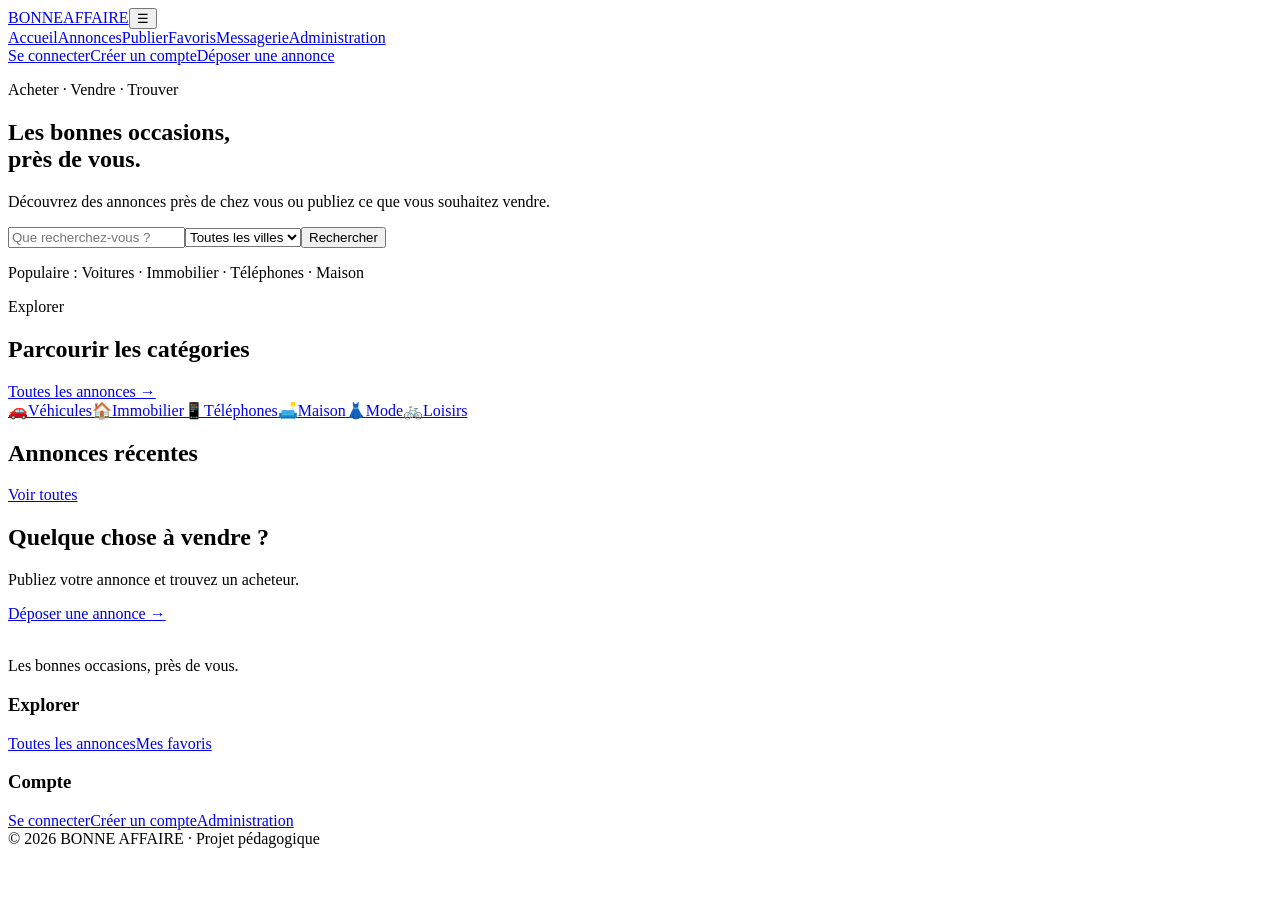
==== index.html @ fae5bfab "Initialisation du projet" ====
<!doctype html><html lang="fr"><head><meta charset="utf-8"><meta name="viewport" content="width=device-width,initial-scale=1"><title>Index | BONNE AFFAIRE</title><link rel="stylesheet" href="style.css"></head><body><header class="header"><div class="container nav"><a class="logo" href="index.html">BONNE<span>AFFAIRE</span></a><button class="mobile outline" onclick="document.querySelector('.links').classList.toggle('open')">☰</button><nav class="links"><a href="index.html">Accueil</a><a href="recherche.html">Annonces</a><a href="publier.html">Publier</a><a href="favoris.html">Favoris</a><a href="messagerie.html">Messagerie</a><a href="admin.html">Administration</a></nav><div class="nav-actions"><a class="btn outline" href="connexion.html">Se connecter</a><a class="btn outline" href="inscription.html">Créer un compte</a><a class="btn primary" href="publier.html">Déposer une annonce</a></div></div></header><main><section class="hero"><div class="container"><p class="eyebrow">Acheter · Vendre · Trouver</p><h1>Les bonnes occasions,<br><span>près de vous.</span></h1><p class="lead">Découvrez des annonces près de chez vous ou publiez ce que vous souhaitez vendre.</p><form class="searchbar" action="recherche.html"><input name="q" placeholder="Que recherchez-vous ?"><select name="ville"><option value="">Toutes les villes</option><option>Casablanca</option><option>Rabat</option><option>Marrakech</option><option>Fès</option><option>Tanger</option></select><button class="primary">Rechercher</button></form><p class="muted">Populaire : Voitures · Immobilier · Téléphones · Maison</p></div></section><section class="section"><div class="container"><div class="section-head"><div><p class="eyebrow">Explorer</p><h2>Parcourir les catégories</h2></div><a class="btn outline" href="recherche.html">Toutes les annonces →</a></div><div class="categories"><a class="category" href="recherche.html?categorie=Véhicules"><span>🚗</span>Véhicules</a><a class="category" href="recherche.html?categorie=Immobilier"><span>🏠</span>Immobilier</a><a class="category" href="recherche.html?categorie=Téléphones"><span>📱</span>Téléphones</a><a class="category" href="recherche.html?categorie=Maison"><span>🛋️</span>Maison</a><a class="category" href="recherche.html?categorie=Mode"><span>👗</span>Mode</a><a class="category" href="recherche.html?categorie=Loisirs"><span>🚲</span>Loisirs</a></div></div></section><section class="section"><div class="container"><div class="section-head"><h2>Annonces récentes</h2><a class="btn outline" href="recherche.html">Voir toutes</a></div><div id="home-list" class="grid"></div></div></section><section class="section"><div class="container banner"><div><h2>Quelque chose à vendre ?</h2><p>Publiez votre annonce et trouvez un acheteur.</p></div><a class="btn primary" href="publier.html">Déposer une annonce →</a></div></section></main><footer class="footer"><div class="container footer-grid"><div><a class="logo" style="color:white" href="index.html">BONNE<span>AFFAIRE</span></a><p>Les bonnes occasions, près de vous.</p></div><div><h3>Explorer</h3><a href="recherche.html">Toutes les annonces</a><a href="favoris.html">Mes favoris</a></div><div><h3>Compte</h3><a href="connexion.html">Se connecter</a><a href="inscription.html">Créer un compte</a><a href="admin.html">Administration</a></div></div><div class="container small">© 2026 BONNE AFFAIRE · Projet pédagogique</div></footer><div id="toast" class="toast hidden"></div><script src="app.js"></script></body></html>
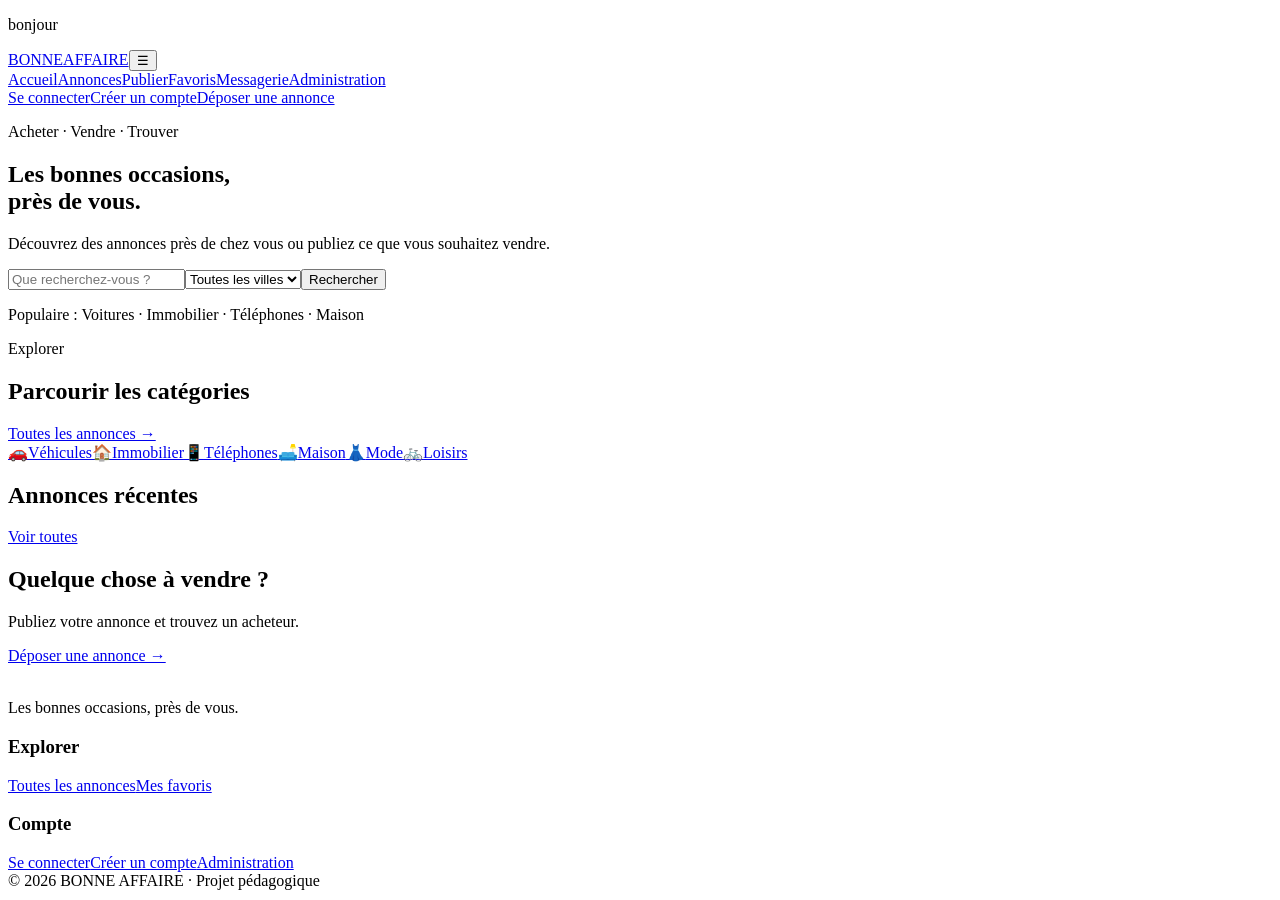
==== commit 8993d025: "Ajout de la presentation" ====
--- a/index.html
+++ b/index.html
@@ -1 +1 @@
-<!doctype html><html lang="fr"><head><meta charset="utf-8"><meta name="viewport" content="width=device-width,initial-scale=1"><title>Index | BONNE AFFAIRE</title><link rel="stylesheet" href="style.css"></head><body><header class="header"><div class="container nav"><a class="logo" href="index.html">BONNE<span>AFFAIRE</span></a><button class="mobile outline" onclick="document.querySelector('.links').classList.toggle('open')">☰</button><nav class="links"><a href="index.html">Accueil</a><a href="recherche.html">Annonces</a><a href="publier.html">Publier</a><a href="favoris.html">Favoris</a><a href="messagerie.html">Messagerie</a><a href="admin.html">Administration</a></nav><div class="nav-actions"><a class="btn outline" href="connexion.html">Se connecter</a><a class="btn outline" href="inscription.html">Créer un compte</a><a class="btn primary" href="publier.html">Déposer une annonce</a></div></div></header><main><section class="hero"><div class="container"><p class="eyebrow">Acheter · Vendre · Trouver</p><h1>Les bonnes occasions,<br><span>près de vous.</span></h1><p class="lead">Découvrez des annonces près de chez vous ou publiez ce que vous souhaitez vendre.</p><form class="searchbar" action="recherche.html"><input name="q" placeholder="Que recherchez-vous ?"><select name="ville"><option value="">Toutes les villes</option><option>Casablanca</option><option>Rabat</option><option>Marrakech</option><option>Fès</option><option>Tanger</option></select><button class="primary">Rechercher</button></form><p class="muted">Populaire : Voitures · Immobilier · Téléphones · Maison</p></div></section><section class="section"><div class="container"><div class="section-head"><div><p class="eyebrow">Explorer</p><h2>Parcourir les catégories</h2></div><a class="btn outline" href="recherche.html">Toutes les annonces →</a></div><div class="categories"><a class="category" href="recherche.html?categorie=Véhicules"><span>🚗</span>Véhicules</a><a class="category" href="recherche.html?categorie=Immobilier"><span>🏠</span>Immobilier</a><a class="category" href="recherche.html?categorie=Téléphones"><span>📱</span>Téléphones</a><a class="category" href="recherche.html?categorie=Maison"><span>🛋️</span>Maison</a><a class="category" href="recherche.html?categorie=Mode"><span>👗</span>Mode</a><a class="category" href="recherche.html?categorie=Loisirs"><span>🚲</span>Loisirs</a></div></div></section><section class="section"><div class="container"><div class="section-head"><h2>Annonces récentes</h2><a class="btn outline" href="recherche.html">Voir toutes</a></div><div id="home-list" class="grid"></div></div></section><section class="section"><div class="container banner"><div><h2>Quelque chose à vendre ?</h2><p>Publiez votre annonce et trouvez un acheteur.</p></div><a class="btn primary" href="publier.html">Déposer une annonce →</a></div></section></main><footer class="footer"><div class="container footer-grid"><div><a class="logo" style="color:white" href="index.html">BONNE<span>AFFAIRE</span></a><p>Les bonnes occasions, près de vous.</p></div><div><h3>Explorer</h3><a href="recherche.html">Toutes les annonces</a><a href="favoris.html">Mes favoris</a></div><div><h3>Compte</h3><a href="connexion.html">Se connecter</a><a href="inscription.html">Créer un compte</a><a href="admin.html">Administration</a></div></div><div class="container small">© 2026 BONNE AFFAIRE · Projet pédagogique</div></footer><div id="toast" class="toast hidden"></div><script src="app.js"></script></body></html>
+<!doctype html><html lang="fr"><head><meta charset="utf-8"><meta name="viewport" content="width=device-width,initial-scale=1"><title>Index | BONNE AFFAIRE</title><link rel="stylesheet" href="style.css"></head><body><p>bonjour</p><header class="header"><div class="container nav"><a class="logo" href="index.html">BONNE<span>AFFAIRE</span></a><button class="mobile outline" onclick="document.querySelector('.links').classList.toggle('open')">☰</button><nav class="links"><a href="index.html">Accueil</a><a href="recherche.html">Annonces</a><a href="publier.html">Publier</a><a href="favoris.html">Favoris</a><a href="messagerie.html">Messagerie</a><a href="admin.html">Administration</a></nav><div class="nav-actions"><a class="btn outline" href="connexion.html">Se connecter</a><a class="btn outline" href="inscription.html">Créer un compte</a><a class="btn primary" href="publier.html">Déposer une annonce</a></div></div></header><main><section class="hero"><div class="container"><p class="eyebrow">Acheter · Vendre · Trouver</p><h1>Les bonnes occasions,<br><span>près de vous.</span></h1><p class="lead">Découvrez des annonces près de chez vous ou publiez ce que vous souhaitez vendre.</p><form class="searchbar" action="recherche.html"><input name="q" placeholder="Que recherchez-vous ?"><select name="ville"><option value="">Toutes les villes</option><option>Casablanca</option><option>Rabat</option><option>Marrakech</option><option>Fès</option><option>Tanger</option></select><button class="primary">Rechercher</button></form><p class="muted">Populaire : Voitures · Immobilier · Téléphones · Maison</p></div></section><section class="section"><div class="container"><div class="section-head"><div><p class="eyebrow">Explorer</p><h2>Parcourir les catégories</h2></div><a class="btn outline" href="recherche.html">Toutes les annonces →</a></div><div class="categories"><a class="category" href="recherche.html?categorie=Véhicules"><span>🚗</span>Véhicules</a><a class="category" href="recherche.html?categorie=Immobilier"><span>🏠</span>Immobilier</a><a class="category" href="recherche.html?categorie=Téléphones"><span>📱</span>Téléphones</a><a class="category" href="recherche.html?categorie=Maison"><span>🛋️</span>Maison</a><a class="category" href="recherche.html?categorie=Mode"><span>👗</span>Mode</a><a class="category" href="recherche.html?categorie=Loisirs"><span>🚲</span>Loisirs</a></div></div></section><section class="section"><div class="container"><div class="section-head"><h2>Annonces récentes</h2><a class="btn outline" href="recherche.html">Voir toutes</a></div><div id="home-list" class="grid"></div></div></section><section class="section"><div class="container banner"><div><h2>Quelque chose à vendre ?</h2><p>Publiez votre annonce et trouvez un acheteur.</p></div><a class="btn primary" href="publier.html">Déposer une annonce →</a></div></section></main><footer class="footer"><div class="container footer-grid"><div><a class="logo" style="color:white" href="index.html">BONNE<span>AFFAIRE</span></a><p>Les bonnes occasions, près de vous.</p></div><div><h3>Explorer</h3><a href="recherche.html">Toutes les annonces</a><a href="favoris.html">Mes favoris</a></div><div><h3>Compte</h3><a href="connexion.html">Se connecter</a><a href="inscription.html">Créer un compte</a><a href="admin.html">Administration</a></div></div><div class="container small">© 2026 BONNE AFFAIRE · Projet pédagogique</div></footer><div id="toast" class="toast hidden"></div><script src="app.js"></script></body></html>
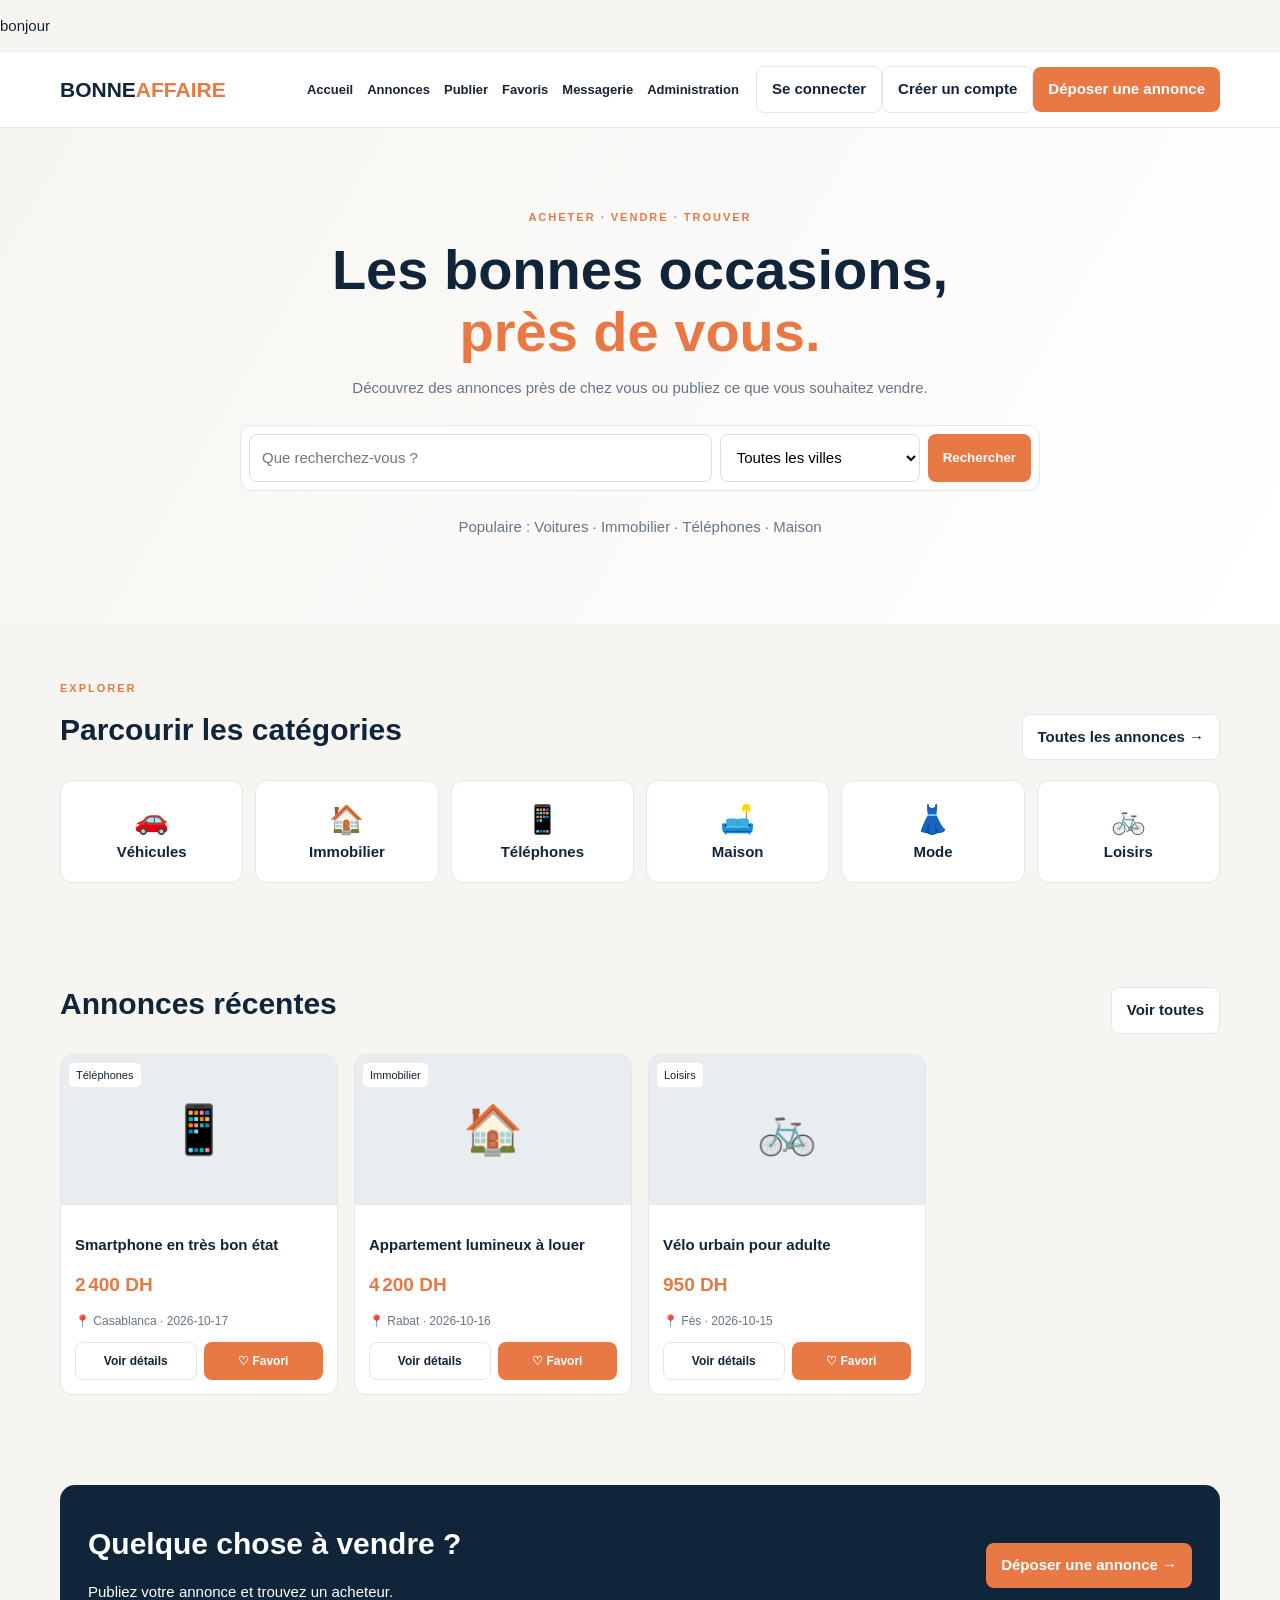
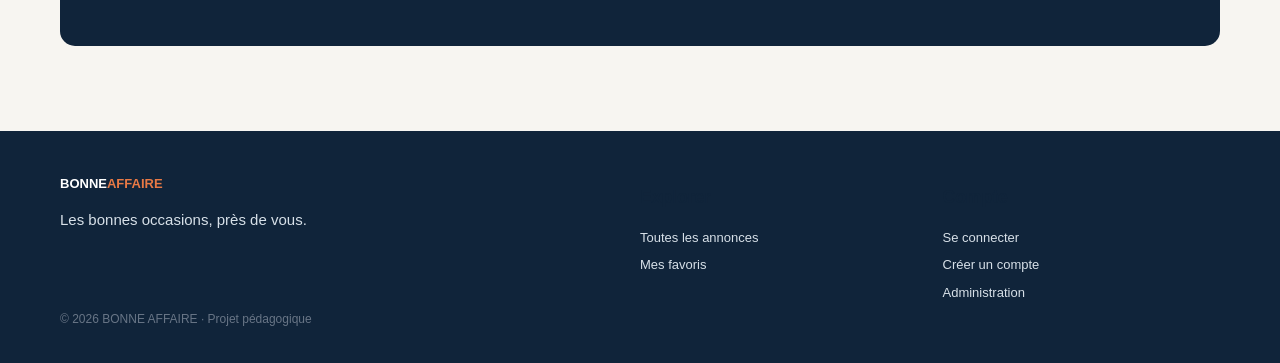
==== commit e4594b0d: "update website files" ====
--- a/index.html
+++ b/index.html
@@ -1 +1,97 @@
-<!doctype html><html lang="fr"><head><meta charset="utf-8"><meta name="viewport" content="width=device-width,initial-scale=1"><title>Index | BONNE AFFAIRE</title><link rel="stylesheet" href="style.css"></head><body><p>bonjour</p><header class="header"><div class="container nav"><a class="logo" href="index.html">BONNE<span>AFFAIRE</span></a><button class="mobile outline" onclick="document.querySelector('.links').classList.toggle('open')">☰</button><nav class="links"><a href="index.html">Accueil</a><a href="recherche.html">Annonces</a><a href="publier.html">Publier</a><a href="favoris.html">Favoris</a><a href="messagerie.html">Messagerie</a><a href="admin.html">Administration</a></nav><div class="nav-actions"><a class="btn outline" href="connexion.html">Se connecter</a><a class="btn outline" href="inscription.html">Créer un compte</a><a class="btn primary" href="publier.html">Déposer une annonce</a></div></div></header><main><section class="hero"><div class="container"><p class="eyebrow">Acheter · Vendre · Trouver</p><h1>Les bonnes occasions,<br><span>près de vous.</span></h1><p class="lead">Découvrez des annonces près de chez vous ou publiez ce que vous souhaitez vendre.</p><form class="searchbar" action="recherche.html"><input name="q" placeholder="Que recherchez-vous ?"><select name="ville"><option value="">Toutes les villes</option><option>Casablanca</option><option>Rabat</option><option>Marrakech</option><option>Fès</option><option>Tanger</option></select><button class="primary">Rechercher</button></form><p class="muted">Populaire : Voitures · Immobilier · Téléphones · Maison</p></div></section><section class="section"><div class="container"><div class="section-head"><div><p class="eyebrow">Explorer</p><h2>Parcourir les catégories</h2></div><a class="btn outline" href="recherche.html">Toutes les annonces →</a></div><div class="categories"><a class="category" href="recherche.html?categorie=Véhicules"><span>🚗</span>Véhicules</a><a class="category" href="recherche.html?categorie=Immobilier"><span>🏠</span>Immobilier</a><a class="category" href="recherche.html?categorie=Téléphones"><span>📱</span>Téléphones</a><a class="category" href="recherche.html?categorie=Maison"><span>🛋️</span>Maison</a><a class="category" href="recherche.html?categorie=Mode"><span>👗</span>Mode</a><a class="category" href="recherche.html?categorie=Loisirs"><span>🚲</span>Loisirs</a></div></div></section><section class="section"><div class="container"><div class="section-head"><h2>Annonces récentes</h2><a class="btn outline" href="recherche.html">Voir toutes</a></div><div id="home-list" class="grid"></div></div></section><section class="section"><div class="container banner"><div><h2>Quelque chose à vendre ?</h2><p>Publiez votre annonce et trouvez un acheteur.</p></div><a class="btn primary" href="publier.html">Déposer une annonce →</a></div></section></main><footer class="footer"><div class="container footer-grid"><div><a class="logo" style="color:white" href="index.html">BONNE<span>AFFAIRE</span></a><p>Les bonnes occasions, près de vous.</p></div><div><h3>Explorer</h3><a href="recherche.html">Toutes les annonces</a><a href="favoris.html">Mes favoris</a></div><div><h3>Compte</h3><a href="connexion.html">Se connecter</a><a href="inscription.html">Créer un compte</a><a href="admin.html">Administration</a></div></div><div class="container small">© 2026 BONNE AFFAIRE · Projet pédagogique</div></footer><div id="toast" class="toast hidden"></div><script src="app.js"></script></body></html>
+<!doctype html>
+<html lang="fr">
+
+<head>
+    <meta charset="utf-8">
+    <meta name="viewport" content="width=device-width,initial-scale=1">
+    <title>Index | BONNE AFFAIRE</title>
+    <link rel="stylesheet" href="style.css">
+</head>
+
+<body>
+    <p>bonjour</p>
+    <header class="header">
+        <div class="container nav">
+            <a class="logo" href="index.html">BONNE<span>AFFAIRE</span></a>
+            <button class="mobile outline"
+                onclick="document.querySelector('.links').classList.toggle('open')">☰</button>
+            <nav class="links"><a href="index.html">Accueil</a><a href="recherche.html">Annonces</a><a
+                    href="publier.html">Publier</a><a href="favoris.html">Favoris</a><a
+                    href="messagerie.html">Messagerie</a><a href="admin.html">Administration</a></nav>
+            <div class="nav-actions"><a class="btn outline" href="connexion.html">Se connecter</a><a class="btn outline"
+                    href="inscription.html">Créer un compte</a><a class="btn primary" href="publier.html">Déposer une
+                    annonce</a></div>
+        </div>
+    </header>
+    <main>
+        <section class="hero">
+            <div class="container">
+                <p class="eyebrow">Acheter · Vendre · Trouver</p>
+                <h1>Les bonnes occasions,<br><span>près de vous.</span></h1>
+                <p class="lead">Découvrez des annonces près de chez vous ou publiez ce que vous souhaitez vendre.</p>
+                <form class="searchbar" action="recherche.html"><input name="q"
+                        placeholder="Que recherchez-vous ?"><select name="ville">
+                        <option value="">Toutes les villes</option>
+                        <option>Casablanca</option>
+                        <option>Rabat</option>
+                        <option>Marrakech</option>
+                        <option>Fès</option>
+                        <option>Tanger</option>
+                    </select><button class="primary">Rechercher</button></form>
+                <p class="muted">Populaire : Voitures · Immobilier · Téléphones · Maison</p>
+            </div>
+        </section>
+        <section class="section">
+            <div class="container">
+                <div class="section-head">
+                    <div>
+                        <p class="eyebrow">Explorer</p>
+                        <h2>Parcourir les catégories</h2>
+                    </div><a class="btn outline" href="recherche.html">Toutes les annonces →</a>
+                </div>
+                <div class="categories"><a class="category"
+                        href="recherche.html?categorie=Véhicules"><span>🚗</span>Véhicules</a><a class="category"
+                        href="recherche.html?categorie=Immobilier"><span>🏠</span>Immobilier</a><a class="category"
+                        href="recherche.html?categorie=Téléphones"><span>📱</span>Téléphones</a><a class="category"
+                        href="recherche.html?categorie=Maison"><span>🛋️</span>Maison</a><a class="category"
+                        href="recherche.html?categorie=Mode"><span>👗</span>Mode</a><a class="category"
+                        href="recherche.html?categorie=Loisirs"><span>🚲</span>Loisirs</a></div>
+            </div>
+        </section>
+        <section class="section">
+            <div class="container">
+                <div class="section-head">
+                    <h2>Annonces récentes</h2><a class="btn outline" href="recherche.html">Voir toutes</a>
+                </div>
+                <div id="home-list" class="grid"></div>
+            </div>
+        </section>
+        <section class="section">
+            <div class="container banner">
+                <div>
+                    <h2>Quelque chose à vendre ?</h2>
+                    <p>Publiez votre annonce et trouvez un acheteur.</p>
+                </div><a class="btn primary" href="publier.html">Déposer une annonce →</a>
+            </div>
+        </section>
+    </main>
+    <footer class="footer">
+        <div class="container footer-grid">
+            <div><a class="logo" style="color:white" href="index.html">BONNE<span>AFFAIRE</span></a>
+                <p>Les bonnes occasions, près de vous.</p>
+            </div>
+            <div>
+                <h3>Explorer</h3><a href="recherche.html">Toutes les annonces</a><a href="favoris.html">Mes favoris</a>
+            </div>
+            <div>
+                <h3>Compte</h3><a href="connexion.html">Se connecter</a><a href="inscription.html">Créer un compte</a><a
+                    href="admin.html">Administration</a>
+            </div>
+        </div>
+        <div class="container small">© 2026 BONNE AFFAIRE · Projet pédagogique</div>
+    </footer>
+    <div id="toast" class="toast hidden"></div>
+    <script src="app.js"></script>
+</body>
+
+</html>
--- a/style.css
+++ b/style.css
@@ -0,0 +1,620 @@
+* {
+    box-sizing: border-box
+}
+
+:root {
+    --navy: #10243a;
+    --orange: #e87945;
+    --cream: #f7f5f1;
+    --muted: #687586;
+    --line: #e2e7ec
+}
+
+body {
+    margin: 0;
+    background: var(--cream);
+    color: #172331;
+    font: 15px Arial, sans-serif;
+    line-height: 1.5
+}
+
+a {
+    color: inherit;
+    text-decoration: none
+}
+
+button,
+.btn {
+    cursor: pointer;
+    border: 0;
+    border-radius: 8px;
+    padding: 11px 15px;
+    font-weight: bold;
+    display: inline-block
+}
+
+.primary {
+    background: var(--orange);
+    color: white
+}
+
+.outline {
+    background: white;
+    border: 1px solid var(--line);
+    color: var(--navy)
+}
+
+.container {
+    width: min(1160px, 92%);
+    margin: auto
+}
+
+.header {
+    background: white;
+    border-bottom: 1px solid var(--line);
+    position: sticky;
+    top: 0;
+    z-index: 5
+}
+
+.nav {
+    min-height: 74px;
+    display: flex;
+    align-items: center;
+    gap: 17px
+}
+
+.logo {
+    font-size: 21px;
+    font-weight: 900;
+    color: var(--navy);
+    white-space: nowrap
+}
+
+.logo span,
+h1 span {
+    color: var(--orange)
+}
+
+.links {
+    display: flex;
+    gap: 14px;
+    margin-left: auto
+}
+
+.links a {
+    font-size: 13px;
+    font-weight: bold
+}
+
+.mobile {
+    display: none
+}
+
+.hero {
+    text-align: center;
+    padding: 70px 0;
+    background: linear-gradient(120deg, #f7f5f1, #fff)
+}
+
+.eyebrow {
+    text-transform: uppercase;
+    letter-spacing: 2px;
+    color: var(--orange);
+    font-size: 11px;
+    font-weight: bold
+}
+
+h1 {
+    font-size: clamp(34px, 5vw, 56px);
+    line-height: 1.1;
+    color: var(--navy);
+    margin: 14px auto
+}
+
+h2 {
+    color: var(--navy);
+    font-size: 30px;
+    margin: 8px 0
+}
+
+h3 {
+    color: var(--navy)
+}
+
+.lead,
+.muted {
+    color: var(--muted)
+}
+
+.searchbar {
+    display: grid;
+    grid-template-columns: 1fr 200px auto;
+    gap: 8px;
+    max-width: 800px;
+    margin: 25px auto;
+    background: white;
+    padding: 8px;
+    border: 1px solid var(--line);
+    border-radius: 12px
+}
+
+input,
+select,
+textarea {
+    width: 100%;
+    padding: 12px;
+    border: 1px solid #d8e0e7;
+    border-radius: 8px;
+    background: white;
+    font: inherit
+}
+
+textarea {
+    min-height: 120px
+}
+
+.section {
+    padding: 45px 0
+}
+
+.section-head {
+    display: flex;
+    justify-content: space-between;
+    align-items: end;
+    margin-bottom: 20px
+}
+
+.categories {
+    display: grid;
+    grid-template-columns: repeat(6, 1fr);
+    gap: 12px
+}
+
+.category,
+.panel,
+.card,
+.form-card,
+.stat {
+    background: white;
+    border: 1px solid var(--line);
+    border-radius: 12px
+}
+
+.category {
+    text-align: center;
+    padding: 18px 8px;
+    font-weight: bold;
+    color: var(--navy)
+}
+
+.category span {
+    display: block;
+    font-size: 28px
+}
+
+.grid {
+    display: grid;
+    grid-template-columns: repeat(4, 1fr);
+    gap: 16px
+}
+
+.card {
+    overflow: hidden
+}
+
+.photo {
+    height: 150px;
+    background: #e9edf0;
+    display: flex;
+    align-items: center;
+    justify-content: center;
+    font-size: 48px;
+    position: relative
+}
+
+.photo img {
+    width: 100%;
+    height: 100%;
+    object-fit: cover
+}
+
+.tag {
+    position: absolute;
+    left: 8px;
+    top: 8px;
+    background: white;
+    padding: 4px 7px;
+    border-radius: 5px;
+    font-size: 11px
+}
+
+.card-body {
+    padding: 14px
+}
+
+.card-body h3 {
+    font-size: 15px
+}
+
+.price {
+    color: var(--orange);
+    font-weight: 900;
+    font-size: 19px
+}
+
+.meta,
+.small {
+    font-size: 12px;
+    color: var(--muted)
+}
+
+.card-actions {
+    display: flex;
+    gap: 7px
+}
+
+.card-actions>* {
+    flex: 1;
+    text-align: center;
+    font-size: 12px;
+    padding: 9px
+}
+
+.banner {
+    background: var(--navy);
+    color: white;
+    padding: 28px;
+    border-radius: 15px;
+    display: flex;
+    justify-content: space-between;
+    align-items: center
+}
+
+.banner h2 {
+    color: white
+}
+
+.footer {
+    background: var(--navy);
+    color: #d7e0e8;
+    padding: 35px 0;
+    margin-top: 40px
+}
+
+.footer-grid {
+    display: grid;
+    grid-template-columns: 2fr 1fr 1fr;
+    gap: 25px
+}
+
+.footer a {
+    display: block;
+    margin: 8px 0;
+    font-size: 13px
+}
+
+.page-intro {
+    padding: 35px 0 20px
+}
+
+.page-intro h1 {
+    font-size: 38px;
+    margin: 6px 0
+}
+
+.layout {
+    display: grid;
+    grid-template-columns: 240px 1fr;
+    gap: 20px
+}
+
+.panel,
+.form-card {
+    padding: 20px
+}
+
+.field {
+    margin-bottom: 14px
+}
+
+.form-wrap {
+    max-width: 900px;
+    margin: 15px auto;
+    display: grid;
+    grid-template-columns: 1fr 1fr;
+    gap: 18px
+}
+
+.full {
+    grid-column: 1/-1
+}
+
+.auth {
+    max-width: 900px;
+    margin: 35px auto;
+    display: grid;
+    grid-template-columns: 1fr 1fr;
+    background: white;
+    border-radius: 14px;
+    overflow: hidden
+}
+
+.auth-side {
+    background: var(--navy);
+    color: white;
+    padding: 35px
+}
+
+.auth-side h2 {
+    color: white
+}
+
+.auth-main {
+    padding: 30px
+}
+
+.detail-grid {
+    display: grid;
+    grid-template-columns: 1.2fr .8fr;
+    gap: 20px
+}
+
+.detail-photo {
+    height: 350px;
+    background: #e9edf0;
+    border-radius: 12px;
+    display: flex;
+    align-items: center;
+    justify-content: center;
+    font-size: 80px;
+    overflow: hidden
+}
+
+.detail-photo img {
+    width: 100%;
+    height: 100%;
+    object-fit: cover
+}
+
+.admin-layout {
+    display: grid;
+    grid-template-columns: 200px 1fr;
+    gap: 18px
+}
+
+.admin-nav a {
+    display: block;
+    padding: 10px;
+    border-radius: 7px;
+    font-weight: bold
+}
+
+.admin-nav a:hover {
+    background: #fff0e7
+}
+
+.stats {
+    display: grid;
+    grid-template-columns: repeat(4, 1fr);
+    gap: 10px;
+    margin-bottom: 18px
+}
+
+.stat {
+    padding: 15px
+}
+
+.stat strong {
+    display: block;
+    font-size: 25px;
+    color: var(--navy)
+}
+
+.stat span {
+    font-size: 12px;
+    color: var(--muted)
+}
+
+.table-wrap {
+    overflow: auto;
+    background: white;
+    border: 1px solid var(--line);
+    border-radius: 10px
+}
+
+table {
+    width: 100%;
+    border-collapse: collapse;
+    min-width: 600px
+}
+
+td,
+th {
+    text-align: left;
+    padding: 11px;
+    border-bottom: 1px solid var(--line);
+    font-size: 13px
+}
+
+th {
+    background: #f4f6f8
+}
+
+.status {
+    font-size: 11px;
+    font-weight: bold;
+    padding: 4px 7px;
+    border-radius: 20px;
+    background: #fff1d8
+}
+
+.approved {
+    background: #e4f5eb;
+    color: #17643e
+}
+
+.rejected {
+    background: #ffebeb;
+    color: #a52b2b
+}
+
+.notice {
+    padding: 12px;
+    background: #fff0e7;
+    border-radius: 8px;
+    color: #85401f;
+    font-size: 13px
+}
+
+.success {
+    background: #e5f6eb;
+    color: #17643e
+}
+
+.inline-form {
+    display: flex;
+    gap: 8px
+}
+
+.inline-form input {
+    flex: 1
+}
+
+.message-layout {
+    display: grid;
+    grid-template-columns: 240px 1fr;
+    gap: 15px
+}
+
+.chat-log {
+    height: 300px;
+    overflow: auto;
+    background: #f5f7f9;
+    padding: 14px;
+    border-radius: 9px
+}
+
+.bubble {
+    background: white;
+    border: 1px solid var(--line);
+    border-radius: 10px;
+    padding: 10px;
+    margin: 7px 0;
+    max-width: 80%
+}
+
+.mine {
+    margin-left: auto;
+    background: #fff0e7
+}
+
+.empty {
+    text-align: center;
+    padding: 30px;
+    color: var(--muted)
+}
+
+.hidden {
+    display: none !important
+}
+
+.toast {
+    position: fixed;
+    bottom: 18px;
+    right: 18px;
+    background: var(--navy);
+    color: white;
+    padding: 12px 16px;
+    border-radius: 9px;
+    z-index: 20
+}
+
+@media(max-width:900px) {
+    .links {
+        gap: 8px
+    }
+
+    .links a {
+        font-size: 11px
+    }
+
+    .grid {
+        grid-template-columns: repeat(3, 1fr)
+    }
+
+    .categories {
+        grid-template-columns: repeat(3, 1fr)
+    }
+}
+
+@media(max-width:700px) {
+    .nav {
+        flex-wrap: wrap;
+        padding: 12px 0
+    }
+
+    .mobile {
+        display: block;
+        margin-left: auto
+    }
+
+    .links {
+        display: none;
+        order: 4;
+        width: 100%;
+        flex-direction: column;
+        padding: 12px;
+        background: #f5f7f9
+    }
+
+    .links.open {
+        display: flex
+    }
+
+    .nav-actions {
+        display: none
+    }
+
+    .searchbar,
+    .layout,
+    .detail-grid,
+    .auth,
+    .admin-layout,
+    .message-layout,
+    .form-wrap {
+        grid-template-columns: 1fr
+    }
+
+    .full {
+        grid-column: auto
+    }
+
+    .grid {
+        grid-template-columns: repeat(2, 1fr)
+    }
+
+    .stats {
+        grid-template-columns: repeat(2, 1fr)
+    }
+
+    .footer-grid {
+        grid-template-columns: 1fr
+    }
+
+    .banner,
+    .section-head {
+        align-items: start;
+        flex-direction: column
+    }
+}
+
+@media(max-width:420px) {
+    .grid {
+        grid-template-columns: 1fr
+    }
+
+    .categories {
+        grid-template-columns: repeat(2, 1fr)
+    }
+}
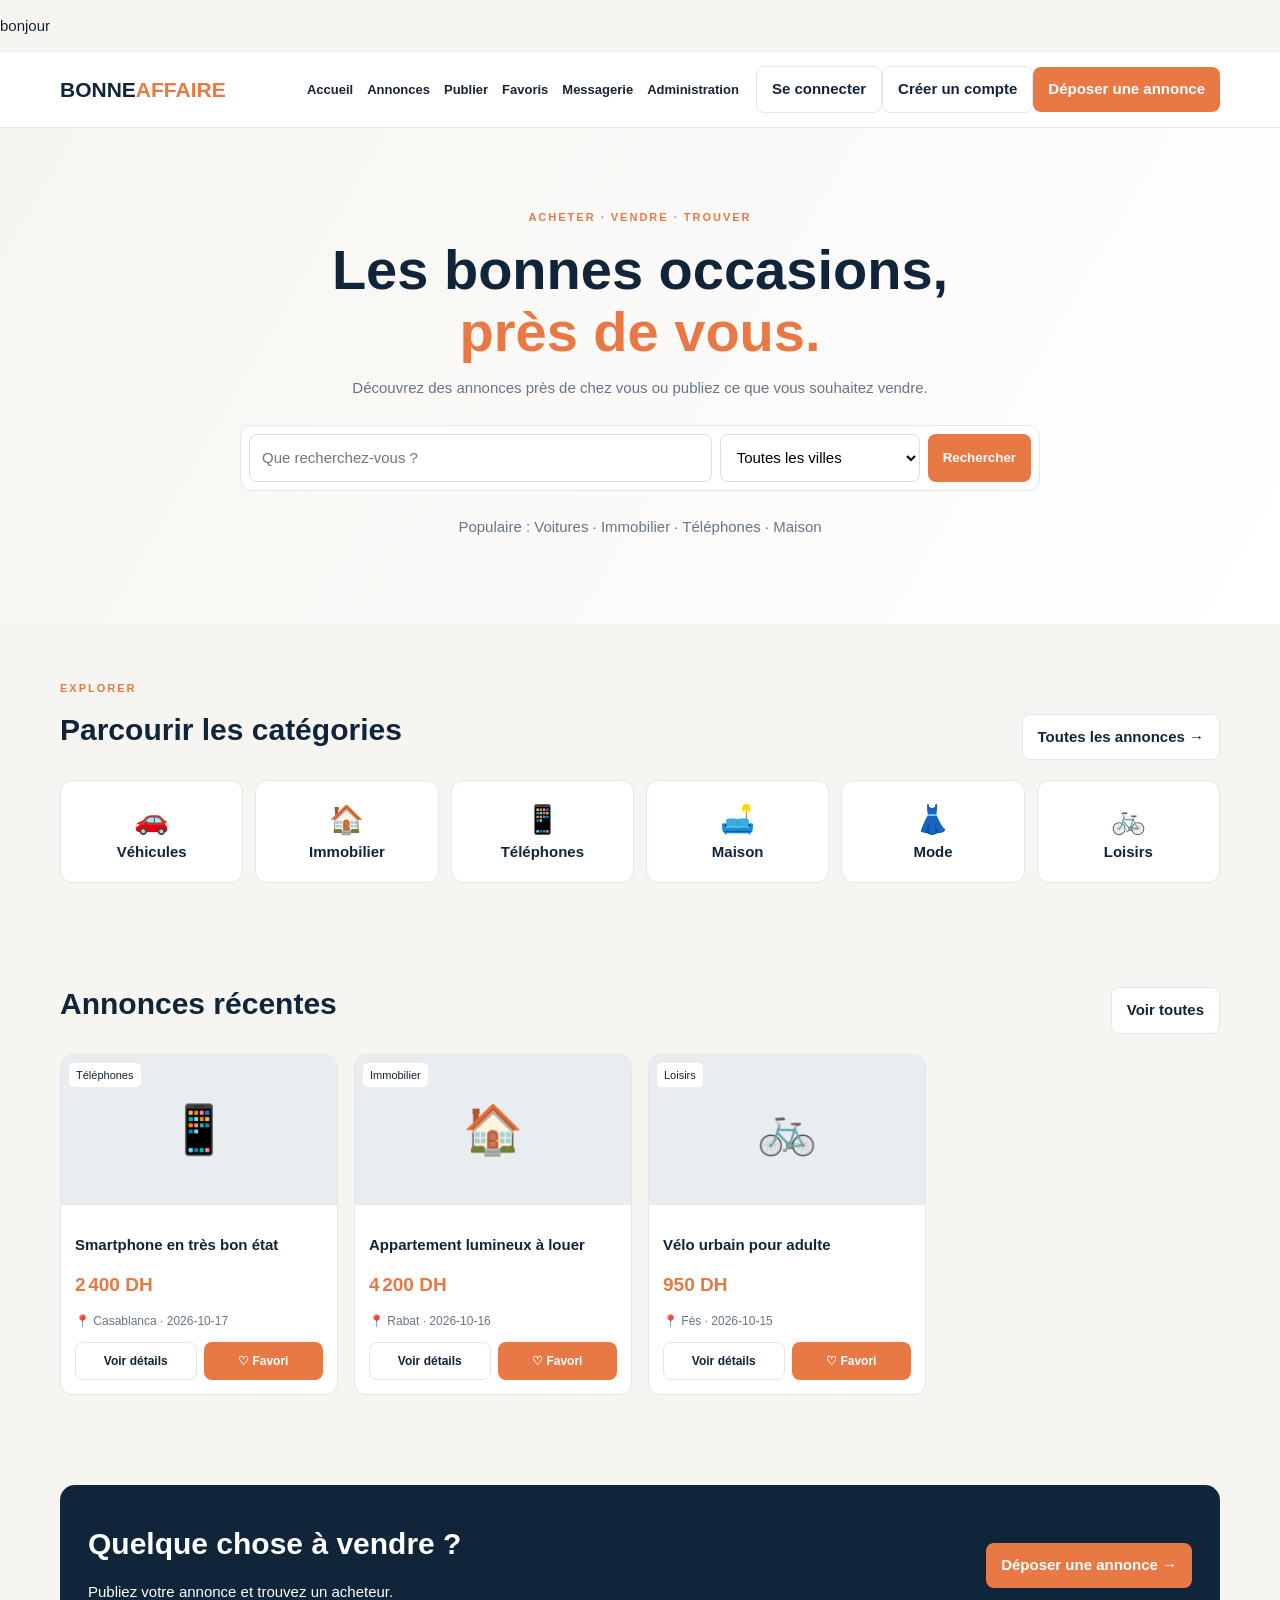
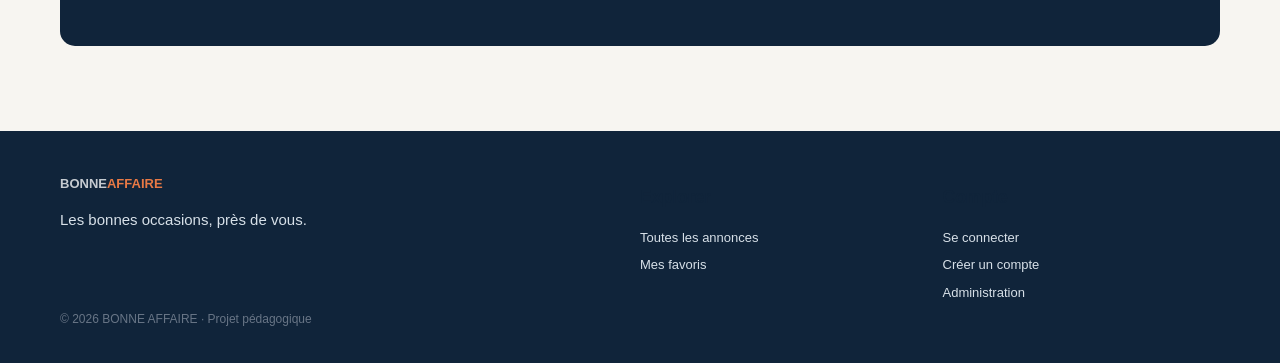
==== commit b0e1e110: "changer le color" ====
--- a/index.html
+++ b/index.html
@@ -77,7 +77,7 @@
     </main>
     <footer class="footer">
         <div class="container footer-grid">
-            <div><a class="logo" style="color:white" href="index.html">BONNE<span>AFFAIRE</span></a>
+            <div><a class="logo" style="color:rgba(255, 255, 255, 0.761)" href="index.html">BONNE<span>AFFAIRE</span></a>
                 <p>Les bonnes occasions, près de vous.</p>
             </div>
             <div>
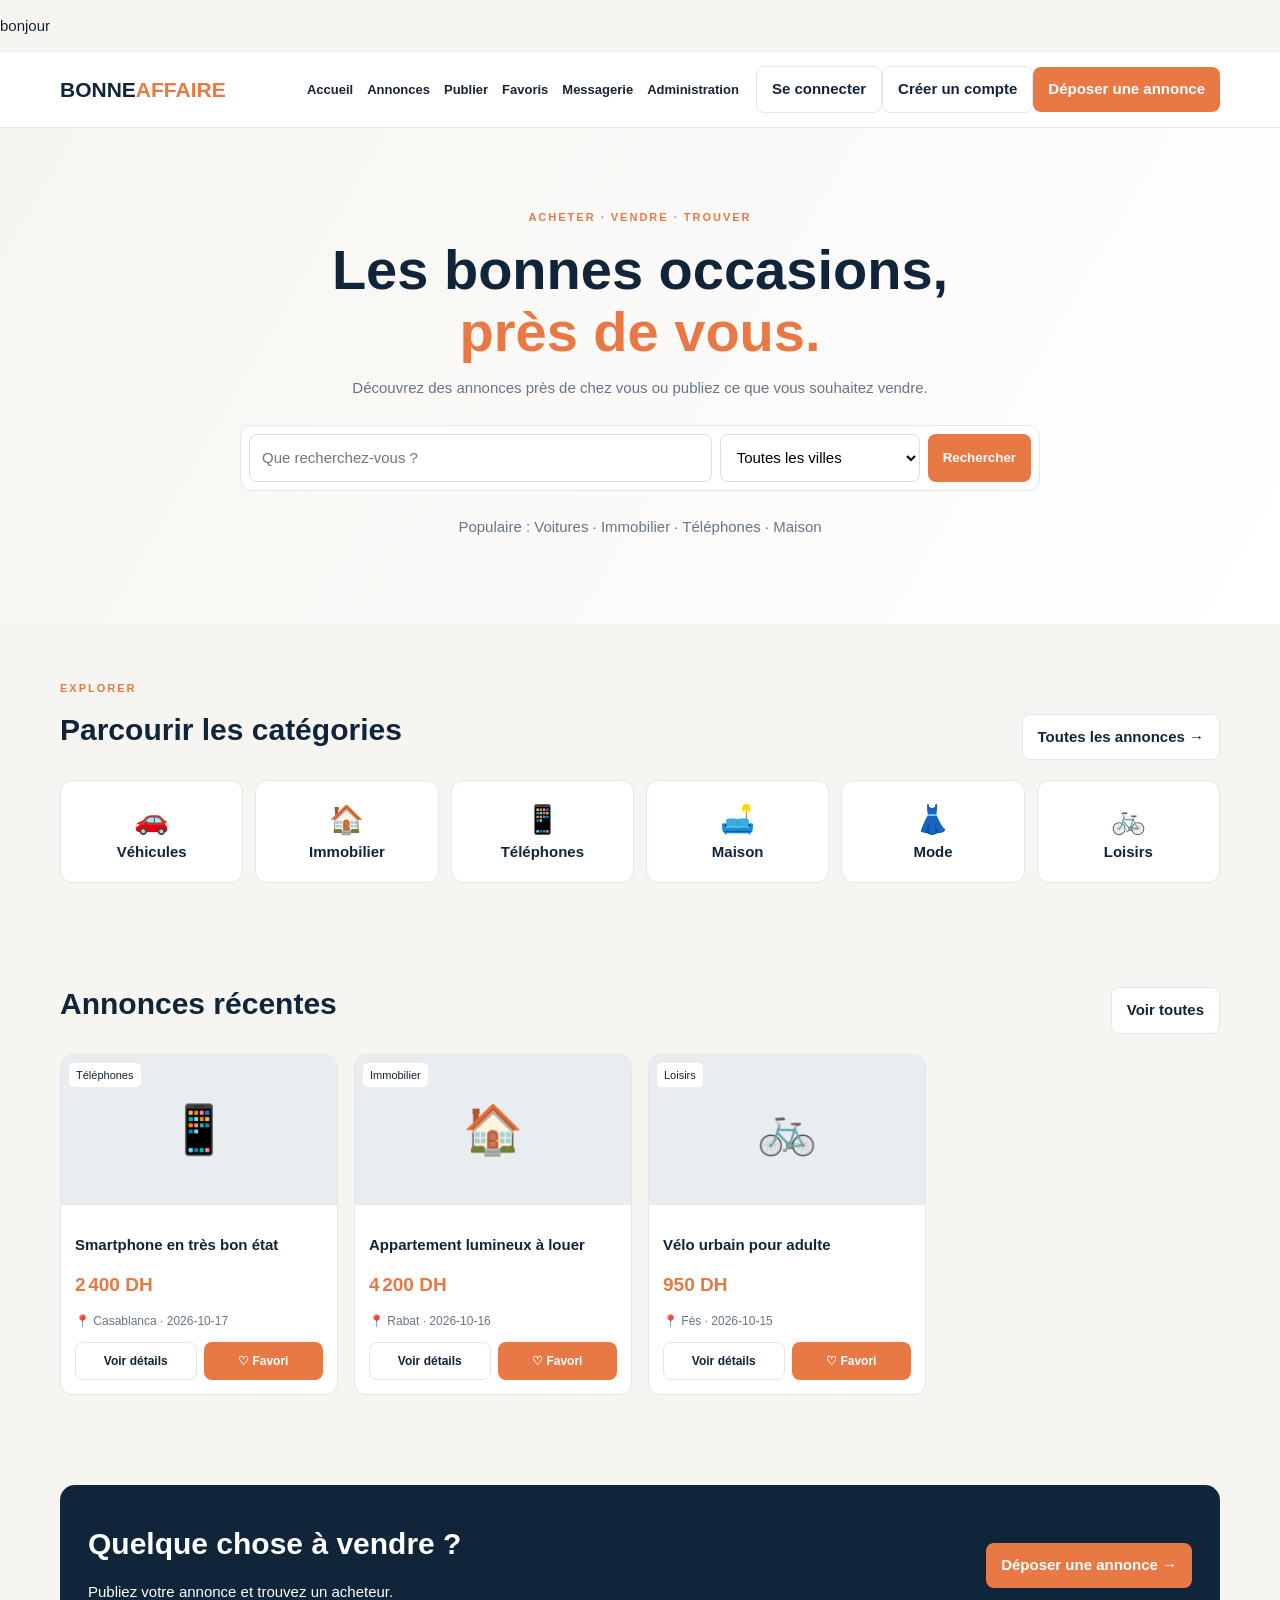
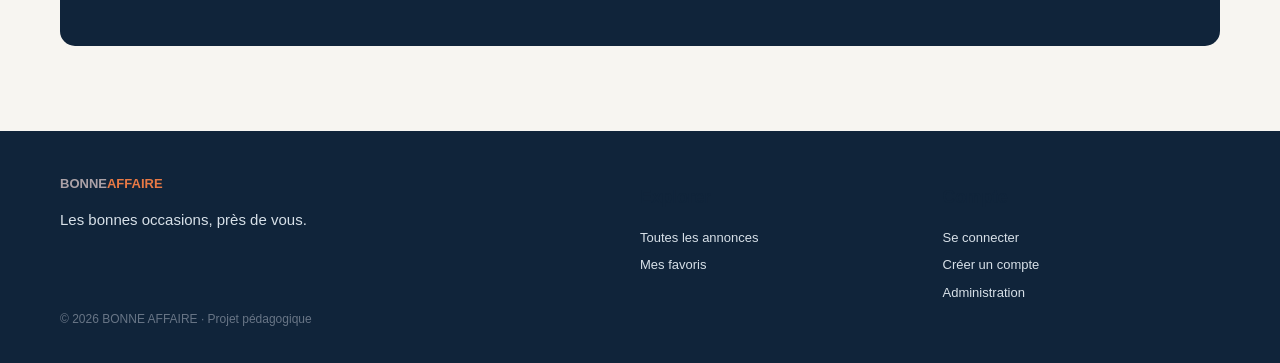
==== commit fbf6767d: "modification dyal fatima" ====
--- a/index.html
+++ b/index.html
@@ -77,7 +77,7 @@
     </main>
     <footer class="footer">
         <div class="container footer-grid">
-            <div><a class="logo" style="color:rgba(255, 255, 255, 0.761)" href="index.html">BONNE<span>AFFAIRE</span></a>
+            <div><a class="logo" style="color:rgba(221, 201, 201, 0.761)" href="index.html">BONNE<span>AFFAIRE</span></a>
                 <p>Les bonnes occasions, près de vous.</p>
             </div>
             <div>
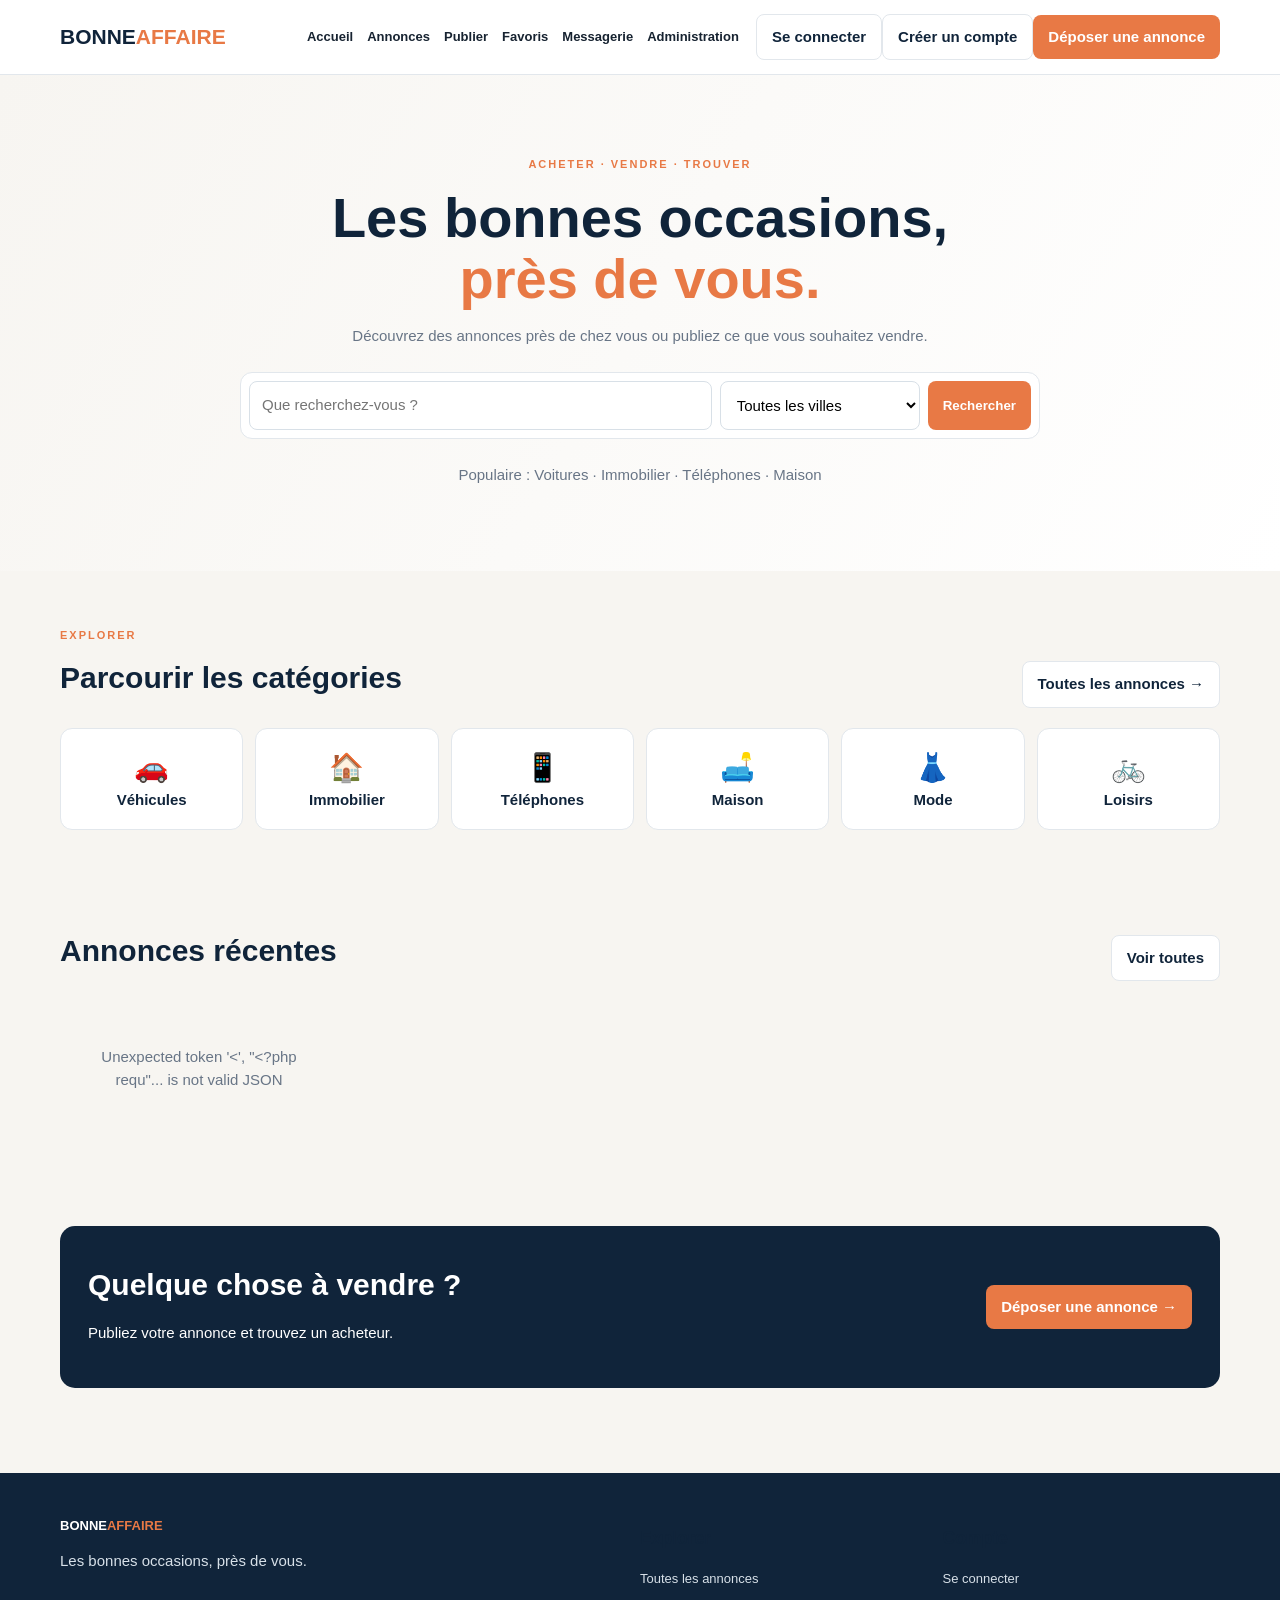
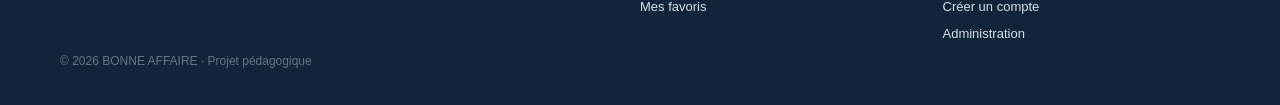
==== commit 7ca3dd06: "first test" ====
--- a/index.html
+++ b/index.html
@@ -9,7 +9,6 @@
 </head>
 
 <body>
-    <p>bonjour</p>
     <header class="header">
         <div class="container nav">
             <a class="logo" href="index.html">BONNE<span>AFFAIRE</span></a>
@@ -77,7 +76,7 @@
     </main>
     <footer class="footer">
         <div class="container footer-grid">
-            <div><a class="logo" style="color:rgba(221, 201, 201, 0.761)" href="index.html">BONNE<span>AFFAIRE</span></a>
+            <div><a class="logo" style="color:white" href="index.html">BONNE<span>AFFAIRE</span></a>
                 <p>Les bonnes occasions, près de vous.</p>
             </div>
             <div>
@@ -94,4 +93,4 @@
     <script src="app.js"></script>
 </body>
 
-</html>+</html>
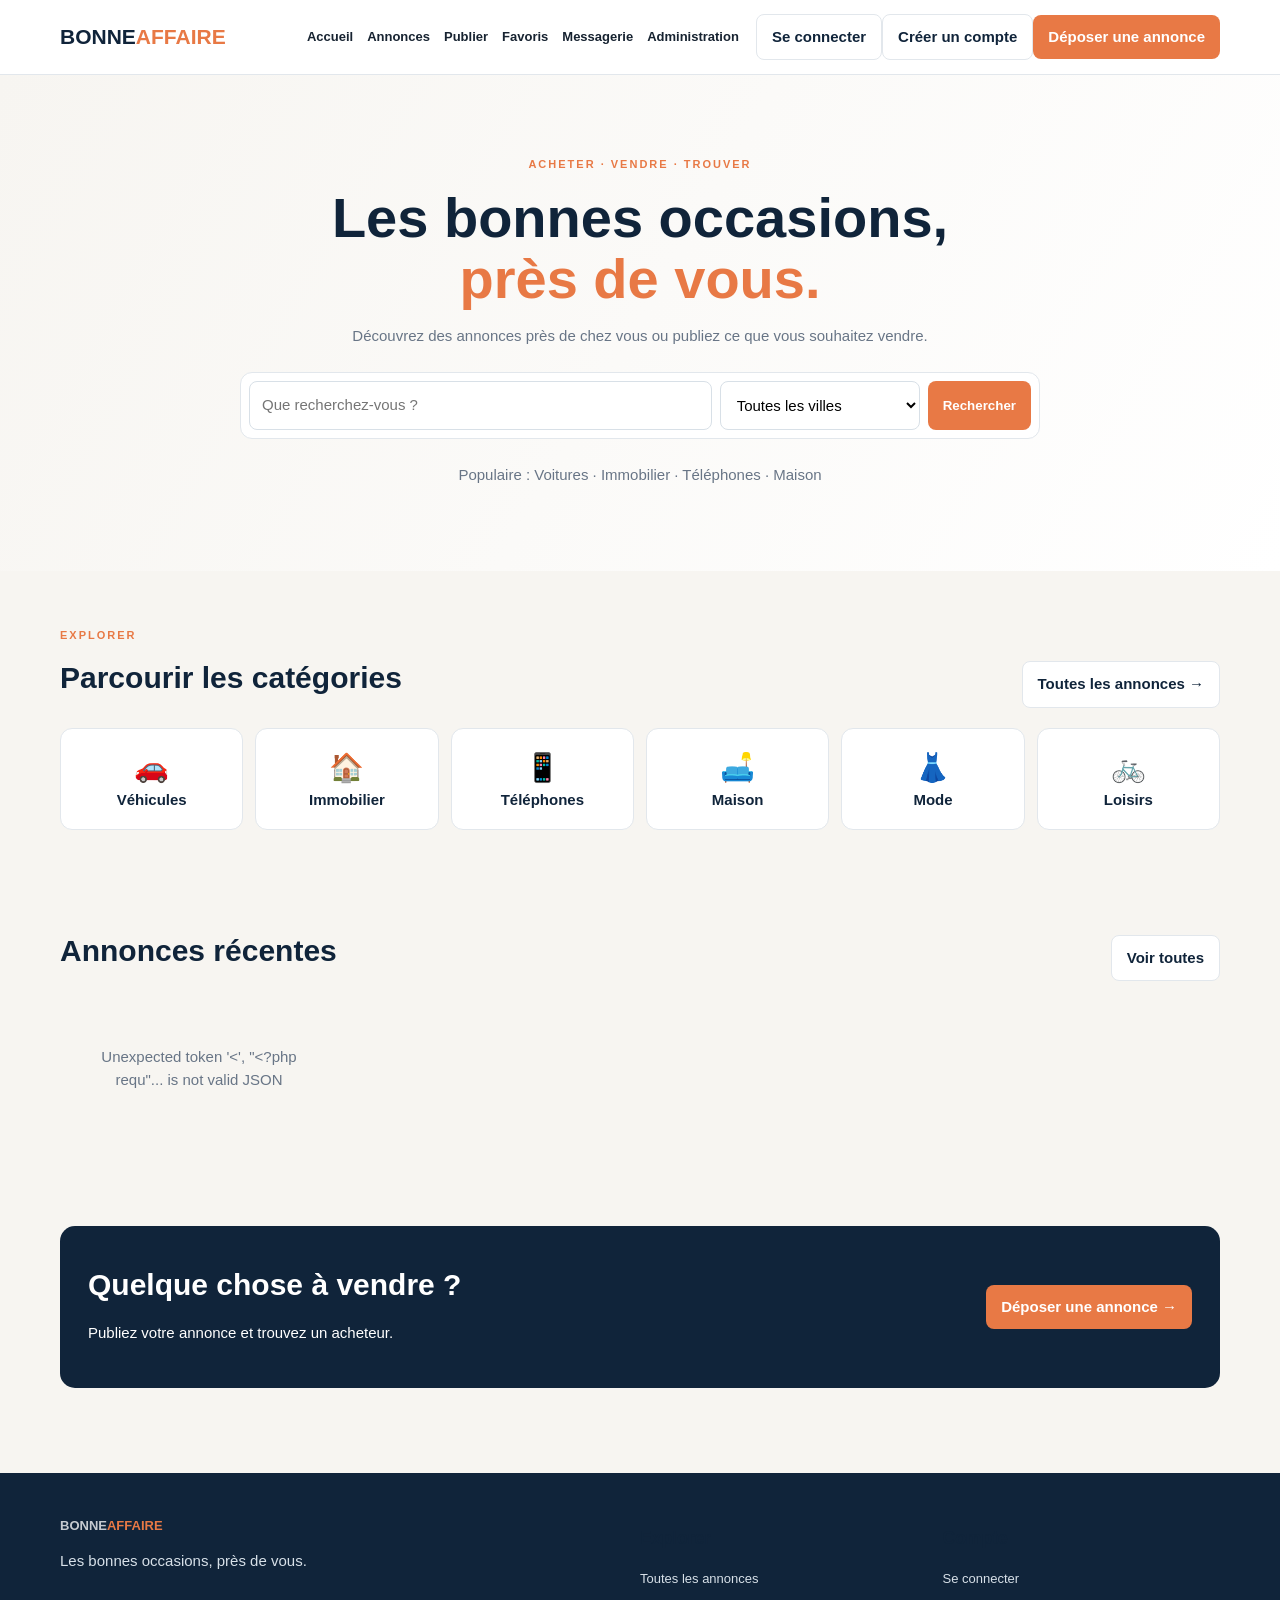
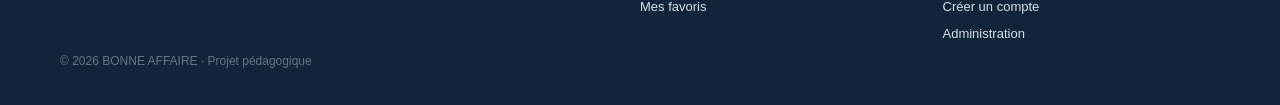
==== commit 6895e1ee: "first try" ====
--- a/index.html
+++ b/index.html
@@ -76,7 +76,7 @@
     </main>
     <footer class="footer">
         <div class="container footer-grid">
-            <div><a class="logo" style="color:white" href="index.html">BONNE<span>AFFAIRE</span></a>
+            <div><a class="logo" style="color:rgba(255, 255, 255, 0.761)" href="index.html">BONNE<span>AFFAIRE</span></a>
                 <p>Les bonnes occasions, près de vous.</p>
             </div>
             <div>
